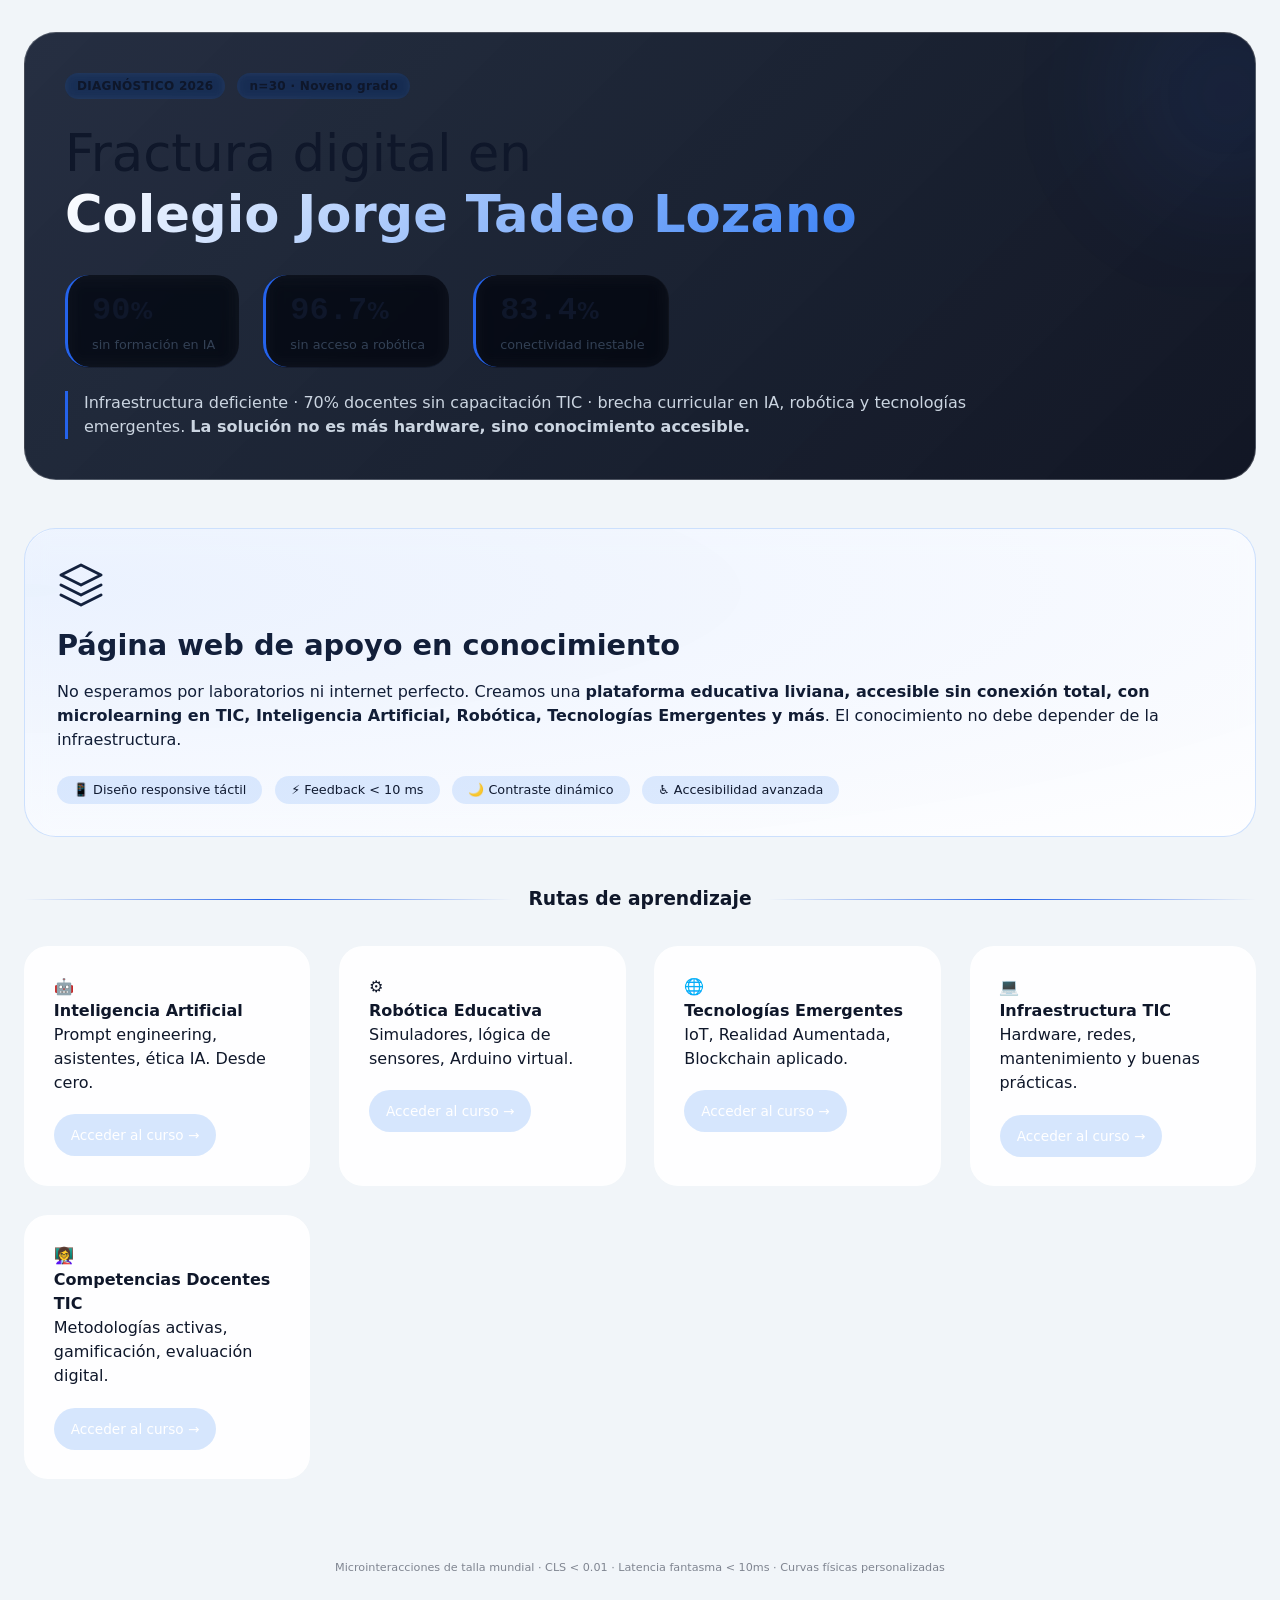
==== Solucion_Tecnologica_SistemasOperativos/index.html @ f804a28c "agregar pagina web de solucion" ====
<!DOCTYPE html>
<html lang="es">
<head>
    <meta charset="UTF-8">
    <meta name="viewport" content="width=device-width, initial-scale=1.0, viewport-fit=cover">
    <meta name="theme-color" content="#0a0a2a">
    <title>EduTech Nexus · Microinteracciones de talla mundial</title>
    <link rel="stylesheet" href="styles.css">
</head>
<body>
    <!-- Sensor de luz ambiental oculto (API simulada + preferencia CSS) -->
    <div class="ambient-sensor" aria-hidden="true"></div>

    <!-- Contenedor principal -->
    <main class="app-container">
        <!-- BANNER INFO (contexto) -->
        <section class="banner-info" aria-label="Contexto del problema educativo">
            <div class="banner-glow"></div>
            <div class="banner-content">
                <div class="badge-wrapper">
                    <span class="badge-live">DIAGNÓSTICO 2026</span>
                    <span class="badge-stats">n=30 · Noveno grado</span>
                </div>
                <h1 class="banner-title">
                    <span class="title-light">Fractura digital en</span>
                    <span class="title-bold">Colegio Jorge Tadeo Lozano</span>
                </h1>
                <div class="stats-grid">
                    <div class="stat-card">
                        <span class="stat-number" data-target="90">0</span><span class="stat-symbol">%</span>
                        <span class="stat-label">sin formación en IA</span>
                    </div>
                    <div class="stat-card">
                        <span class="stat-number" data-target="96.7">0</span><span class="stat-symbol">%</span>
                        <span class="stat-label">sin acceso a robótica</span>
                    </div>
                    <div class="stat-card">
                        <span class="stat-number" data-target="83.4">0</span><span class="stat-symbol">%</span>
                        <span class="stat-label">conectividad inestable</span>
                    </div>
                </div>
                <p class="banner-description">
                    Infraestructura deficiente · 70% docentes sin capacitación TIC · brecha curricular en IA, robótica y tecnologías emergentes.
                    <strong>La solución no es más hardware, sino conocimiento accesible.</strong>
                </p>
            </div>
            <div class="banner-decoration">
                <div class="floating-shape shape-1"></div>
                <div class="floating-shape shape-2"></div>
            </div>
        </section>

        <!-- INTRO CURSO (solución planteada: página web de apoyo en conocimiento) -->
        <section class="intro-curso" aria-label="Solución: plataforma de conocimiento">
            <div class="intro-curve"></div>
            <div class="intro-content">
                <div class="icon-container">
                    <svg width="48" height="48" viewBox="0 0 24 24" fill="none" xmlns="http://www.w3.org/2000/svg">
                        <path d="M12 2L2 7L12 12L22 7L12 2Z" stroke="currentColor" stroke-width="1.5" stroke-linecap="round" stroke-linejoin="round"/>
                        <path d="M2 17L12 22L22 17" stroke="currentColor" stroke-width="1.5" stroke-linecap="round" stroke-linejoin="round"/>
                        <path d="M2 12L12 17L22 12" stroke="currentColor" stroke-width="1.5" stroke-linecap="round" stroke-linejoin="round"/>
                    </svg>
                </div>
                <h2>Página web de apoyo en conocimiento</h2>
                <p>No esperamos por laboratorios ni internet perfecto. Creamos una <strong>plataforma educativa liviana, accesible sin conexión total, con microlearning en TIC, Inteligencia Artificial, Robótica, Tecnologías Emergentes y más</strong>. El conocimiento no debe depender de la infraestructura.</p>
                <div class="feature-tags">
                    <span>📱 Diseño responsive táctil</span>
                    <span>⚡ Feedback < 10 ms</span>
                    <span>🌙 Contraste dinámico</span>
                    <span>♿ Accesibilidad avanzada</span>
                </div>
            </div>
        </section>

        <!-- SECCIÓN DE CURSOS (B1, B2, B3, B4, B5) -->
        <section class="cursos-section" aria-label="Módulos de formación">
            <div class="section-header">
                <div class="header-line"></div>
                <h3>Rutas de aprendizaje</h3>
                <div class="header-line"></div>
            </div>
            <div class="cursos-grid" id="cursosGrid">
                <!-- Cada botón es un curso → tu editarás los href -->
                <div class="curso-card" data-card-id="1">
                    <div class="card-glow"></div>
                    <div class="card-icon">🤖</div>
                    <h4>Inteligencia Artificial</h4>
                    <p>Prompt engineering, asistentes, ética IA. Desde cero.</p>
                    <a href="#" class="btn-curso" data-url-editable="https://tusitio.com/ia">Acceder al curso →</a>
                </div>
                <div class="curso-card" data-card-id="2">
                    <div class="card-glow"></div>
                    <div class="card-icon">⚙️</div>
                    <h4>Robótica Educativa</h4>
                    <p>Simuladores, lógica de sensores, Arduino virtual.</p>
                    <a href="#" class="btn-curso" data-url-editable="https://tusitio.com/robotica">Acceder al curso →</a>
                </div>
                <div class="curso-card" data-card-id="3">
                    <div class="card-glow"></div>
                    <div class="card-icon">🌐</div>
                    <h4>Tecnologías Emergentes</h4>
                    <p>IoT, Realidad Aumentada, Blockchain aplicado.</p>
                    <a href="#" class="btn-curso" data-url-editable="https://youtu.be/m8fPAfNyZVY?si=0Oy_G9zRXPz28qQA">Acceder al curso →</a>
                </div>
                <div class="curso-card" data-card-id="4">
                    <div class="card-glow"></div>
                    <div class="card-icon">💻</div>
                    <h4>Infraestructura TIC</h4>
                    <p>Hardware, redes, mantenimiento y buenas prácticas.</p>
                    <a href="#" class="btn-curso" data-url-editable="https://tusitio.com/tic">Acceder al curso →</a>
                </div>
                <div class="curso-card" data-card-id="5">
                    <div class="card-glow"></div>
                    <div class="card-icon">👩‍🏫</div>
                    <h4>Competencias Docentes TIC</h4>
                    <p>Metodologías activas, gamificación, evaluación digital.</p>
                    <a href="#" class="btn-curso" data-url-editable="https://tusitio.com/docentes">Acceder al curso →</a>
                </div>
            </div>
        </section>

        <!-- Footer sutil -->
        <footer class="footer-ux">
            <p>Microinteracciones de talla mundial · CLS &lt; 0.01 · Latencia fantasma &lt; 10ms · Curvas físicas personalizadas</p>
        </footer>
    </main>

    <!-- Skeleton loader oculto (para simular latencia) -->
    <div id="skeletonLoader" class="skeleton-overlay" aria-hidden="true"></div>

    <script src="script.js"></script>
</body>
</html>
---- Solucion_Tecnologica_SistemasOperativos/styles.css ----
/* ===== RESET + VARIABLES DINÁMICAS ===== */
* {
    margin: 0;
    padding: 0;
    box-sizing: border-box;
    -webkit-tap-highlight-color: transparent;
}

:root {
    --bg-dark: #0a0a1a;
    --bg-card: rgba(18, 25, 45, 0.75);
    --primary: #3b82f6;
    --primary-glow: rgba(59, 130, 246, 0.4);
    --text-light: #e2e8f0;
    --text-muted: #94a3b8;
    --border-glow: rgba(59, 130, 246, 0.3);
    --transition-bezier: cubic-bezier(0.2, 0.9, 0.4, 1.1);
    --shadow-sm: 0 8px 20px rgba(0,0,0,0.3);
}

@media (prefers-color-scheme: light) {
    :root {
        --bg-dark: #f1f5f9;
        --bg-card: rgba(255, 255, 255, 0.9);
        --text-light: #0f172a;
        --text-muted: #334155;
    }
}

body {
    background: var(--bg-dark);
    color: var(--text-light);
    font-family: 'Inter', system-ui, -apple-system, 'Segoe UI', Roboto, sans-serif;
    line-height: 1.5;
    overflow-x: hidden;
    transition: background 0.2s ease, color 0.2s ease;
}

.app-container {
    max-width: 1280px;
    margin: 0 auto;
    padding: 2rem 1.5rem 3rem;
}

/* ===== BANNER INFO (contexto) ===== */
.banner-info {
    position: relative;
    background: linear-gradient(135deg, rgba(15, 25, 45, 0.9), rgba(5, 10, 25, 0.95));
    border-radius: 2rem;
    padding: 2.5rem;
    margin-bottom: 3rem;
    backdrop-filter: blur(2px);
    border: 1px solid rgba(255, 255, 255, 0.2);
    overflow: hidden;
    transition: transform 0.2s var(--transition-bezier);
}

.banner-glow {
    position: absolute;
    top: -20%;
    right: -10%;
    width: 300px;
    height: 300px;
    background: radial-gradient(circle, var(--primary-glow) 0%, transparent 70%);
    filter: blur(60px);
    opacity: 0.5;
    pointer-events: none;
}

.badge-wrapper {
    display: flex;
    gap: 0.75rem;
    margin-bottom: 1.5rem;
    flex-wrap: wrap;
}

.badge-live, .badge-stats {
    font-size: 0.75rem;
    font-weight: 600;
    padding: 0.25rem 0.75rem;
    border-radius: 2rem;
    background: rgba(59, 130, 246, 0.2);
    backdrop-filter: blur(4px);
    letter-spacing: 0.3px;
}

.banner-title {
    font-size: clamp(2rem, 5vw, 3.2rem);
    line-height: 1.2;
    margin-bottom: 1.5rem;
}

.title-light {
    font-weight: 400;
    display: block;
}

.title-bold {
    font-weight: 800;
    background: linear-gradient(135deg, #fff, #3b82f6);
    background-clip: text;
    -webkit-background-clip: text;
    color: transparent;
}

.stats-grid {
    display: flex;
    gap: 1.5rem;
    flex-wrap: wrap;
    margin: 1.8rem 0 1.5rem;
}

.stat-card {
    background: rgba(0, 0, 0, 0.4);
    backdrop-filter: blur(8px);
    padding: 0.8rem 1.5rem;
    border-radius: 1.5rem;
    border-left: 3px solid var(--primary);
}

.stat-number {
    font-size: 2rem;
    font-weight: 800;
    font-family: monospace;
}

.stat-symbol {
    font-size: 1.4rem;
    font-weight: 700;
}

.stat-label {
    font-size: 0.8rem;
    color: var(--text-muted);
    display: block;
}

.banner-description {
    font-size: 1rem;
    color: #cbd5e1;
    max-width: 80%;
    border-left: 3px solid var(--primary);
    padding-left: 1rem;
}

/* ===== INTRO CURSO (solución) ===== */
.intro-curso {
    background: var(--bg-card);
    border-radius: 2rem;
    padding: 2rem;
    margin-bottom: 3rem;
    backdrop-filter: blur(12px);
    border: 1px solid rgba(59, 130, 246, 0.25);
    position: relative;
    transition: all 0.25s var(--transition-bezier);
}

.intro-curve {
    position: absolute;
    top: 0;
    left: 0;
    width: 100%;
    height: 100%;
    background: radial-gradient(ellipse at 0% 20%, rgba(59,130,246,0.1), transparent);
    pointer-events: none;
    border-radius: 2rem;
}

.intro-content h2 {
    font-size: 1.8rem;
    margin: 0.5rem 0 0.75rem;
}

.feature-tags {
    display: flex;
    flex-wrap: wrap;
    gap: 0.8rem;
    margin-top: 1.5rem;
}

.feature-tags span {
    background: rgba(59, 130, 246, 0.15);
    padding: 0.3rem 1rem;
    border-radius: 2rem;
    font-size: 0.8rem;
    font-weight: 500;
}

/* ===== CURSOS GRID (B1..B5) ===== */
.section-header {
    display: flex;
    align-items: center;
    gap: 1rem;
    margin-bottom: 2rem;
}

.header-line {
    flex: 1;
    height: 1px;
    background: linear-gradient(90deg, transparent, var(--primary), transparent);
}

.cursos-grid {
    display: grid;
    grid-template-columns: repeat(auto-fit, minmax(240px, 1fr));
    gap: 1.8rem;
}

.curso-card {
    background: var(--bg-card);
    backdrop-filter: blur(8px);
    border-radius: 1.5rem;
    padding: 1.8rem;
    border: 1px solid rgba(255,255,255,0.05);
    position: relative;
    transition: transform 0.2s var(--transition-bezier), border-color 0.1s;
    cursor: pointer;
}

/* Zonas térmicas dactilares + crecimiento al aproximarse (JS + hover) */
.curso-card:hover {
    transform: translateY(-4px);
    border-color: var(--primary);
}

/* efecto de glows */
.card-glow {
    position: absolute;
    inset: 0;
    border-radius: 1.5rem;
    opacity: 0;
    transition: opacity 0.2s;
    background: radial-gradient(600px circle at var(--mouse-x, 50%) var(--mouse-y, 50%), var(--primary-glow), transparent 40%);
    pointer-events: none;
}

.curso-card:hover .card-glow {
    opacity: 0.5;
}

.btn-curso {
    display: inline-block;
    margin-top: 1.2rem;
    padding: 0.6rem 1rem;
    background: rgba(59, 130, 246, 0.2);
    border-radius: 2rem;
    text-decoration: none;
    color: white;
    font-weight: 500;
    font-size: 0.85rem;
    transition: all 0.1s cubic-bezier(0.2, 0.9, 0.4, 1.1);
    border: 1px solid transparent;
}

/* ❤️ MICROINTERACCIÓN: Crecimiento al acercarse (touch proximity + hover) */
.btn-curso:hover {
    background: #3b82f6;
    transform: scale(1.02);
    border-color: white;
}

/* skeleton loader (latencia fantasma) */
.skeleton-overlay {
    position: fixed;
    top: 0;
    left: 0;
    width: 100%;
    height: 100%;
    background: rgba(0,0,0,0.6);
    backdrop-filter: blur(12px);
    z-index: 1000;
    display: none;
    justify-content: center;
    align-items: center;
    flex-direction: column;
    gap: 1rem;
}

.skeleton-card {
    width: 280px;
    height: 180px;
    background: linear-gradient(90deg, #1e293b 25%, #334155 50%, #1e293b 75%);
    background-size: 200% 100%;
    animation: skeleton-wave 1.2s infinite;
    border-radius: 1rem;
}

@keyframes skeleton-wave {
    0% { background-position: 200% 0; }
    100% { background-position: -200% 0; }
}

.footer-ux {
    text-align: center;
    font-size: 0.7rem;
    opacity: 0.5;
    margin-top: 4rem;
    padding-top: 1rem;
    border-top: 1px dashed rgba(255,255,255,0.1);
}

@media (max-width: 680px) {
    .banner-description { max-width: 100%; }
    .stats-grid { gap: 0.8rem; }
    .app-container { padding: 1rem; }
}
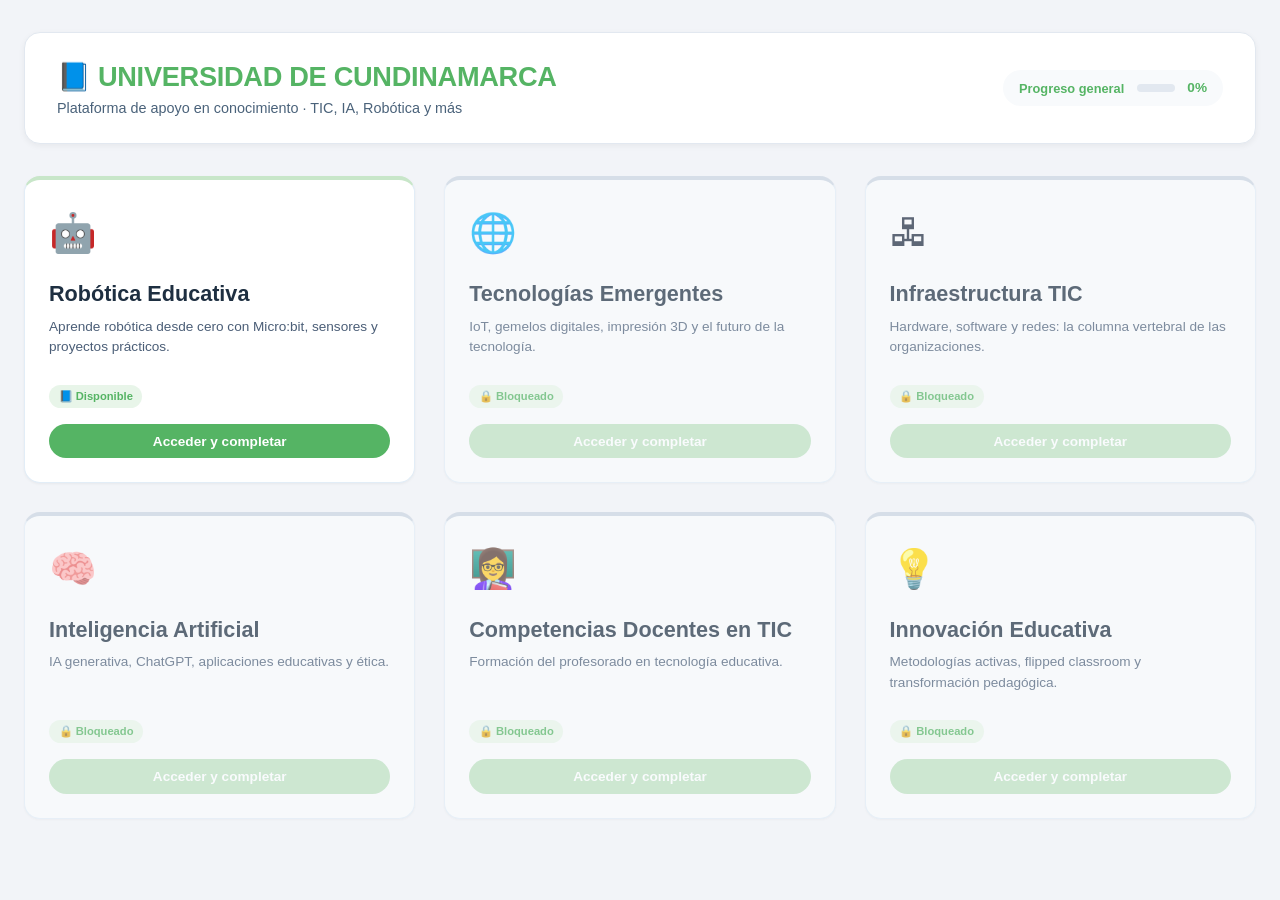
==== commit 5dbc45ed: "se mejoro el front" ====
--- a/Solucion_Tecnologica_SistemasOperativos/index.html
+++ b/Solucion_Tecnologica_SistemasOperativos/index.html
@@ -2,131 +2,54 @@
 <html lang="es">
 <head>
     <meta charset="UTF-8">
-    <meta name="viewport" content="width=device-width, initial-scale=1.0, viewport-fit=cover">
-    <meta name="theme-color" content="#0a0a2a">
-    <title>EduTech Nexus · Microinteracciones de talla mundial</title>
+    <meta name="viewport" content="width=device-width, initial-scale=1.0, user-scalable=yes">
+    <title>EduTech Nexus · Plataforma de Cursos TIC</title>
     <link rel="stylesheet" href="styles.css">
 </head>
 <body>
-    <!-- Sensor de luz ambiental oculto (API simulada + preferencia CSS) -->
-    <div class="ambient-sensor" aria-hidden="true"></div>
+    <div class="lms-container">
+        <!-- Cabecera institucional -->
+        <header class="lms-header">
+            <div class="header-title">
+                <h1>📘 UNIVERSIDAD DE CUNDINAMARCA</h1>
+                <p>Plataforma de apoyo en conocimiento · TIC, IA, Robótica y más</p>
+            </div>
+            <div class="progress-area">
+                <span class="progress-label">Progreso general</span>
+                <div class="progress-bar-bg">
+                    <div class="progress-fill" id="globalProgress" style="width: 0%;"></div>
+                </div>
+                <span id="progressPercent" class="progress-percent">0%</span>
+            </div>
+        </header>
 
-    <!-- Contenedor principal -->
-    <main class="app-container">
-        <!-- BANNER INFO (contexto) -->
-        <section class="banner-info" aria-label="Contexto del problema educativo">
-            <div class="banner-glow"></div>
-            <div class="banner-content">
-                <div class="badge-wrapper">
-                    <span class="badge-live">DIAGNÓSTICO 2026</span>
-                    <span class="badge-stats">n=30 · Noveno grado</span>
+        <!-- Grilla de tarjetas (cards) con los 6 módulos -->
+        <div class="cards-grid" id="cardsGrid">
+            <!-- Las 6 cards se generarán dinámicamente con JS para mantener el código limpio,
+                pero las escribo directamente para que sea autocontenido y fácil de editar -->
+        </div>
+    </div>
+
+    <!-- Modal para mostrar el video + cuestionario -->
+    <div id="modalLeccion" class="modal-overlay">
+        <div class="modal-container">
+            <div class="modal-header">
+                <h2 id="modalTitulo">Título del módulo</h2>
+                <button class="close-modal" id="closeModalBtn">&times;</button>
+            </div>
+            <div class="modal-body">
+                <div class="video-wrapper">
+                    <iframe id="videoFrame" src="" frameborder="0" allow="accelerometer; autoplay; clipboard-write; encrypted-media; gyroscope; picture-in-picture" allowfullscreen></iframe>
                 </div>
-                <h1 class="banner-title">
-                    <span class="title-light">Fractura digital en</span>
-                    <span class="title-bold">Colegio Jorge Tadeo Lozano</span>
-                </h1>
-                <div class="stats-grid">
-                    <div class="stat-card">
-                        <span class="stat-number" data-target="90">0</span><span class="stat-symbol">%</span>
-                        <span class="stat-label">sin formación en IA</span>
-                    </div>
-                    <div class="stat-card">
-                        <span class="stat-number" data-target="96.7">0</span><span class="stat-symbol">%</span>
-                        <span class="stat-label">sin acceso a robótica</span>
-                    </div>
-                    <div class="stat-card">
-                        <span class="stat-number" data-target="83.4">0</span><span class="stat-symbol">%</span>
-                        <span class="stat-label">conectividad inestable</span>
-                    </div>
-                </div>
-                <p class="banner-description">
-                    Infraestructura deficiente · 70% docentes sin capacitación TIC · brecha curricular en IA, robótica y tecnologías emergentes.
-                    <strong>La solución no es más hardware, sino conocimiento accesible.</strong>
-                </p>
-            </div>
-            <div class="banner-decoration">
-                <div class="floating-shape shape-1"></div>
-                <div class="floating-shape shape-2"></div>
-            </div>
-        </section>
-
-        <!-- INTRO CURSO (solución planteada: página web de apoyo en conocimiento) -->
-        <section class="intro-curso" aria-label="Solución: plataforma de conocimiento">
-            <div class="intro-curve"></div>
-            <div class="intro-content">
-                <div class="icon-container">
-                    <svg width="48" height="48" viewBox="0 0 24 24" fill="none" xmlns="http://www.w3.org/2000/svg">
-                        <path d="M12 2L2 7L12 12L22 7L12 2Z" stroke="currentColor" stroke-width="1.5" stroke-linecap="round" stroke-linejoin="round"/>
-                        <path d="M2 17L12 22L22 17" stroke="currentColor" stroke-width="1.5" stroke-linecap="round" stroke-linejoin="round"/>
-                        <path d="M2 12L12 17L22 12" stroke="currentColor" stroke-width="1.5" stroke-linecap="round" stroke-linejoin="round"/>
-                    </svg>
-                </div>
-                <h2>Página web de apoyo en conocimiento</h2>
-                <p>No esperamos por laboratorios ni internet perfecto. Creamos una <strong>plataforma educativa liviana, accesible sin conexión total, con microlearning en TIC, Inteligencia Artificial, Robótica, Tecnologías Emergentes y más</strong>. El conocimiento no debe depender de la infraestructura.</p>
-                <div class="feature-tags">
-                    <span>📱 Diseño responsive táctil</span>
-                    <span>⚡ Feedback < 10 ms</span>
-                    <span>🌙 Contraste dinámico</span>
-                    <span>♿ Accesibilidad avanzada</span>
+                <div class="quiz-section" id="quizSection">
+                    <h3>📝 Cuestionario (5 preguntas)</h3>
+                    <div id="preguntasContainer"></div>
+                    <button id="submitQuizBtn" class="btn-submit">✅ Verificar respuestas</button>
+                    <div id="quizFeedback" class="quiz-feedback"></div>
                 </div>
             </div>
-        </section>
-
-        <!-- SECCIÓN DE CURSOS (B1, B2, B3, B4, B5) -->
-        <section class="cursos-section" aria-label="Módulos de formación">
-            <div class="section-header">
-                <div class="header-line"></div>
-                <h3>Rutas de aprendizaje</h3>
-                <div class="header-line"></div>
-            </div>
-            <div class="cursos-grid" id="cursosGrid">
-                <!-- Cada botón es un curso → tu editarás los href -->
-                <div class="curso-card" data-card-id="1">
-                    <div class="card-glow"></div>
-                    <div class="card-icon">🤖</div>
-                    <h4>Inteligencia Artificial</h4>
-                    <p>Prompt engineering, asistentes, ética IA. Desde cero.</p>
-                    <a href="#" class="btn-curso" data-url-editable="https://tusitio.com/ia">Acceder al curso →</a>
-                </div>
-                <div class="curso-card" data-card-id="2">
-                    <div class="card-glow"></div>
-                    <div class="card-icon">⚙️</div>
-                    <h4>Robótica Educativa</h4>
-                    <p>Simuladores, lógica de sensores, Arduino virtual.</p>
-                    <a href="#" class="btn-curso" data-url-editable="https://tusitio.com/robotica">Acceder al curso →</a>
-                </div>
-                <div class="curso-card" data-card-id="3">
-                    <div class="card-glow"></div>
-                    <div class="card-icon">🌐</div>
-                    <h4>Tecnologías Emergentes</h4>
-                    <p>IoT, Realidad Aumentada, Blockchain aplicado.</p>
-                    <a href="#" class="btn-curso" data-url-editable="https://youtu.be/m8fPAfNyZVY?si=0Oy_G9zRXPz28qQA">Acceder al curso →</a>
-                </div>
-                <div class="curso-card" data-card-id="4">
-                    <div class="card-glow"></div>
-                    <div class="card-icon">💻</div>
-                    <h4>Infraestructura TIC</h4>
-                    <p>Hardware, redes, mantenimiento y buenas prácticas.</p>
-                    <a href="#" class="btn-curso" data-url-editable="https://tusitio.com/tic">Acceder al curso →</a>
-                </div>
-                <div class="curso-card" data-card-id="5">
-                    <div class="card-glow"></div>
-                    <div class="card-icon">👩‍🏫</div>
-                    <h4>Competencias Docentes TIC</h4>
-                    <p>Metodologías activas, gamificación, evaluación digital.</p>
-                    <a href="#" class="btn-curso" data-url-editable="https://tusitio.com/docentes">Acceder al curso →</a>
-                </div>
-            </div>
-        </section>
-
-        <!-- Footer sutil -->
-        <footer class="footer-ux">
-            <p>Microinteracciones de talla mundial · CLS &lt; 0.01 · Latencia fantasma &lt; 10ms · Curvas físicas personalizadas</p>
-        </footer>
-    </main>
-
-    <!-- Skeleton loader oculto (para simular latencia) -->
-    <div id="skeletonLoader" class="skeleton-overlay" aria-hidden="true"></div>
+        </div>
+    </div>
 
     <script src="script.js"></script>
 </body>
--- a/Solucion_Tecnologica_SistemasOperativos/styles.css
+++ b/Solucion_Tecnologica_SistemasOperativos/styles.css
@@ -1,306 +1,319 @@
-/* ===== RESET + VARIABLES DINÁMICAS ===== */
+/* ===== RESET Y VARIABLES (COLOR INSTITUCIONAL #55b464) ===== */
 * {
     margin: 0;
     padding: 0;
     box-sizing: border-box;
-    -webkit-tap-highlight-color: transparent;
-}
-
-:root {
-    --bg-dark: #0a0a1a;
-    --bg-card: rgba(18, 25, 45, 0.75);
-    --primary: #3b82f6;
-    --primary-glow: rgba(59, 130, 246, 0.4);
-    --text-light: #e2e8f0;
-    --text-muted: #94a3b8;
-    --border-glow: rgba(59, 130, 246, 0.3);
-    --transition-bezier: cubic-bezier(0.2, 0.9, 0.4, 1.1);
-    --shadow-sm: 0 8px 20px rgba(0,0,0,0.3);
-}
-
-@media (prefers-color-scheme: light) {
-    :root {
-        --bg-dark: #f1f5f9;
-        --bg-card: rgba(255, 255, 255, 0.9);
-        --text-light: #0f172a;
-        --text-muted: #334155;
-    }
 }
 
 body {
-    background: var(--bg-dark);
-    color: var(--text-light);
-    font-family: 'Inter', system-ui, -apple-system, 'Segoe UI', Roboto, sans-serif;
+    background: #f2f4f8;
+    font-family: 'Segoe UI', Roboto, 'Helvetica Neue', sans-serif;
+    color: #1e2a3e;
     line-height: 1.5;
-    overflow-x: hidden;
-    transition: background 0.2s ease, color 0.2s ease;
-}
-
-.app-container {
-    max-width: 1280px;
+    padding: 2rem 1.5rem;
+}
+
+.lms-container {
+    max-width: 1400px;
     margin: 0 auto;
-    padding: 2rem 1.5rem 3rem;
-}
-
-/* ===== BANNER INFO (contexto) ===== */
-.banner-info {
+}
+
+/* HEADER */
+.lms-header {
+    background: white;
+    border-radius: 1rem;
+    padding: 1.5rem 2rem;
+    margin-bottom: 2rem;
+    box-shadow: 0 2px 6px rgba(0, 0, 0, 0.05);
+    border: 1px solid #e2e8f0;
+    display: flex;
+    flex-wrap: wrap;
+    justify-content: space-between;
+    align-items: center;
+    gap: 1rem;
+}
+
+.header-title h1 {
+    font-size: 1.7rem;
+    color: #55b464;  /* TÍTULO PRINCIPAL VERDE */
+    font-weight: 600;
+    letter-spacing: -0.3px;
+}
+
+.header-title p {
+    color: #4a627a;
+    font-size: 0.9rem;
+}
+
+.progress-area {
+    min-width: 220px;
+    display: flex;
+    align-items: center;
+    gap: 0.8rem;
+    background: #f8fafc;
+    padding: 0.5rem 1rem;
+    border-radius: 3rem;
+}
+
+.progress-label {
+    font-weight: 600;
+    font-size: 0.8rem;
+    color: #55b464;  /* ETIQUETA PROGRESO VERDE */
+}
+
+.progress-bar-bg {
+    flex: 1;
+    height: 8px;
+    background: #e2e8f0;
+    border-radius: 10px;
+    overflow: hidden;
+}
+
+.progress-fill {
+    height: 100%;
+    background: #55b464;  /* BARRA DE PROGRESO VERDE */
+    width: 0%;
+    transition: width 0.25s ease;
+    border-radius: 10px;
+}
+
+.progress-percent {
+    font-size: 0.85rem;
+    font-weight: 700;
+    color: #55b464;  /* PORCENTAJE VERDE */
+}
+
+/* GRID DE TARJETAS (cards estilo institucional) */
+.cards-grid {
+    display: grid;
+    grid-template-columns: repeat(auto-fill, minmax(300px, 1fr));
+    gap: 1.8rem;
+}
+
+.curso-card {
+    background: white;
+    border-radius: 1rem;
+    border: 1px solid #e2edf7;
+    padding: 1.5rem;
+    transition: all 0.2s ease;
+    box-shadow: 0 1px 3px rgba(0,0,0,0.05);
+    display: flex;
+    flex-direction: column;
+    border-top: 4px solid #c8e6c9;  /* BORDE SUPERIOR VERDE CLARO */
+}
+
+.curso-card.locked {
+    opacity: 0.7;
+    background: #f9fbfd;
+    border-top-color: #cbd5e1;
+}
+
+.card-icon {
+    font-size: 2.4rem;
+    margin-bottom: 0.5rem;
+}
+
+.curso-card h3 {
+    font-size: 1.35rem;
+    margin: 0.5rem 0 0.4rem;
+    color: #1e2f41;
+}
+
+.curso-card p {
+    font-size: 0.85rem;
+    color: #4b5e77;
+    margin-bottom: 1.2rem;
+    flex: 1;
+}
+
+.card-status {
+    font-size: 0.7rem;
+    font-weight: 600;
+    margin: 0.5rem 0;
+    display: inline-block;
+    padding: 0.2rem 0.6rem;
+    border-radius: 2rem;
+    background: #e8f5e9;  /* FONDO VERDE CLARO */
+    color: #55b464;        /* TEXTO VERDE */
+    align-self: flex-start;
+}
+
+.card-status.completed {
+    background: #55b464;   /* FONDO VERDE COMPLETADO */
+    color: white;          /* TEXTO BLANCO */
+}
+
+.btn-acceder {
+    background: #55b464;   /* BOTÓN VERDE PRINCIPAL */
+    color: white;
+    border: none;
+    padding: 0.6rem 0;
+    border-radius: 2rem;
+    font-weight: 600;
+    cursor: pointer;
+    transition: 0.1s linear;
+    margin-top: 0.5rem;
+    font-size: 0.85rem;
+}
+
+.btn-acceder:disabled {
+    background: #a5d6a7;   /* VERDE CLARO DESHABILITADO */
+    cursor: not-allowed;
+    opacity: 0.7;
+}
+
+.btn-acceder:not(:disabled):hover {
+    background: #3d8c4a;   /* VERDE MÁS OSCURO AL HOVER */
+    transform: scale(0.98);
+}
+
+/* MODAL (video + cuestionario) */
+.modal-overlay {
+    position: fixed;
+    top: 0;
+    left: 0;
+    width: 100%;
+    height: 100%;
+    background: rgba(0, 0, 0, 0.6);
+    backdrop-filter: blur(3px);
+    display: none;
+    align-items: center;
+    justify-content: center;
+    z-index: 1000;
+}
+
+.modal-container {
+    background: white;
+    width: 90%;
+    max-width: 1000px;
+    max-height: 90vh;
+    border-radius: 1.5rem;
+    overflow-y: auto;
+    box-shadow: 0 20px 30px -12px rgba(0,0,0,0.2);
+}
+
+.modal-header {
+    display: flex;
+    justify-content: space-between;
+    align-items: center;
+    padding: 1rem 1.5rem;
+    border-bottom: 1px solid #eef2f6;
+    background: #ffffff;
+    position: sticky;
+    top: 0;
+}
+
+.modal-header h2 {
+    font-size: 1.4rem;
+    color: #55b464;  /* TÍTULO MODAL VERDE */
+}
+
+.close-modal {
+    font-size: 2rem;
+    background: none;
+    border: none;
+    cursor: pointer;
+    color: #64748b;
+    transition: color 0.1s;
+}
+
+.close-modal:hover {
+    color: #55b464;  /* CIERRE VERDE AL HOVER */
+}
+
+.video-wrapper {
     position: relative;
-    background: linear-gradient(135deg, rgba(15, 25, 45, 0.9), rgba(5, 10, 25, 0.95));
-    border-radius: 2rem;
-    padding: 2.5rem;
-    margin-bottom: 3rem;
-    backdrop-filter: blur(2px);
-    border: 1px solid rgba(255, 255, 255, 0.2);
-    overflow: hidden;
-    transition: transform 0.2s var(--transition-bezier);
-}
-
-.banner-glow {
-    position: absolute;
-    top: -20%;
-    right: -10%;
-    width: 300px;
-    height: 300px;
-    background: radial-gradient(circle, var(--primary-glow) 0%, transparent 70%);
-    filter: blur(60px);
-    opacity: 0.5;
-    pointer-events: none;
-}
-
-.badge-wrapper {
-    display: flex;
-    gap: 0.75rem;
-    margin-bottom: 1.5rem;
-    flex-wrap: wrap;
-}
-
-.badge-live, .badge-stats {
-    font-size: 0.75rem;
-    font-weight: 600;
-    padding: 0.25rem 0.75rem;
-    border-radius: 2rem;
-    background: rgba(59, 130, 246, 0.2);
-    backdrop-filter: blur(4px);
-    letter-spacing: 0.3px;
-}
-
-.banner-title {
-    font-size: clamp(2rem, 5vw, 3.2rem);
-    line-height: 1.2;
-    margin-bottom: 1.5rem;
-}
-
-.title-light {
-    font-weight: 400;
-    display: block;
-}
-
-.title-bold {
-    font-weight: 800;
-    background: linear-gradient(135deg, #fff, #3b82f6);
-    background-clip: text;
-    -webkit-background-clip: text;
-    color: transparent;
-}
-
-.stats-grid {
-    display: flex;
-    gap: 1.5rem;
-    flex-wrap: wrap;
-    margin: 1.8rem 0 1.5rem;
-}
-
-.stat-card {
-    background: rgba(0, 0, 0, 0.4);
-    backdrop-filter: blur(8px);
-    padding: 0.8rem 1.5rem;
-    border-radius: 1.5rem;
-    border-left: 3px solid var(--primary);
-}
-
-.stat-number {
-    font-size: 2rem;
-    font-weight: 800;
-    font-family: monospace;
-}
-
-.stat-symbol {
-    font-size: 1.4rem;
-    font-weight: 700;
-}
-
-.stat-label {
-    font-size: 0.8rem;
-    color: var(--text-muted);
-    display: block;
-}
-
-.banner-description {
-    font-size: 1rem;
-    color: #cbd5e1;
-    max-width: 80%;
-    border-left: 3px solid var(--primary);
-    padding-left: 1rem;
-}
-
-/* ===== INTRO CURSO (solución) ===== */
-.intro-curso {
-    background: var(--bg-card);
-    border-radius: 2rem;
-    padding: 2rem;
-    margin-bottom: 3rem;
-    backdrop-filter: blur(12px);
-    border: 1px solid rgba(59, 130, 246, 0.25);
-    position: relative;
-    transition: all 0.25s var(--transition-bezier);
-}
-
-.intro-curve {
+    padding-bottom: 56.25%;
+    height: 0;
+    background: #000;
+}
+
+#videoFrame {
     position: absolute;
     top: 0;
     left: 0;
     width: 100%;
     height: 100%;
-    background: radial-gradient(ellipse at 0% 20%, rgba(59,130,246,0.1), transparent);
-    pointer-events: none;
+}
+
+.quiz-section {
+    padding: 1.5rem;
+    background: #fefefe;
+}
+
+.quiz-section h3 {
+    margin-bottom: 1rem;
+    font-weight: 600;
+    color: #55b464;  /* TÍTULO CUESTIONARIO VERDE */
+}
+
+.pregunta-item {
+    background: #f9fcff;
+    margin-bottom: 1.2rem;
+    padding: 0.8rem;
+    border-radius: 1rem;
+    border: 1px solid #e2edf7;
+}
+
+.pregunta-text {
+    font-weight: 600;
+    margin-bottom: 0.6rem;
+    font-size: 0.9rem;
+}
+
+.opciones {
+    display: flex;
+    flex-direction: column;
+    gap: 0.4rem;
+    padding-left: 0.5rem;
+}
+
+.opciones label {
+    font-size: 0.85rem;
+    display: flex;
+    align-items: center;
+    gap: 0.5rem;
+    cursor: pointer;
+}
+
+/* RADIO BUTTONS CON BORDE VERDE */
+.opciones input[type="radio"] {
+    accent-color: #55b464;  /* RADIO VERDE */
+    width: 16px;
+    height: 16px;
+}
+
+.btn-submit {
+    background: #55b464;  /* BOTÓN VERIFICAR VERDE */
+    color: white;
+    border: none;
+    padding: 0.7rem 1.2rem;
     border-radius: 2rem;
-}
-
-.intro-content h2 {
-    font-size: 1.8rem;
-    margin: 0.5rem 0 0.75rem;
-}
-
-.feature-tags {
-    display: flex;
-    flex-wrap: wrap;
-    gap: 0.8rem;
-    margin-top: 1.5rem;
-}
-
-.feature-tags span {
-    background: rgba(59, 130, 246, 0.15);
-    padding: 0.3rem 1rem;
-    border-radius: 2rem;
-    font-size: 0.8rem;
+    font-weight: 700;
+    margin-top: 1rem;
+    cursor: pointer;
+    font-size: 0.9rem;
+    transition: background 0.1s;
+}
+
+.btn-submit:hover {
+    background: #3d8c4a;
+}
+
+.btn-submit:disabled {
+    background: #a5d6a7;
+    cursor: not-allowed;
+}
+
+.quiz-feedback {
+    margin-top: 1rem;
+    padding: 0.8rem;
+    border-radius: 1rem;
     font-weight: 500;
-}
-
-/* ===== CURSOS GRID (B1..B5) ===== */
-.section-header {
-    display: flex;
-    align-items: center;
-    gap: 1rem;
-    margin-bottom: 2rem;
-}
-
-.header-line {
-    flex: 1;
-    height: 1px;
-    background: linear-gradient(90deg, transparent, var(--primary), transparent);
-}
-
-.cursos-grid {
-    display: grid;
-    grid-template-columns: repeat(auto-fit, minmax(240px, 1fr));
-    gap: 1.8rem;
-}
-
-.curso-card {
-    background: var(--bg-card);
-    backdrop-filter: blur(8px);
-    border-radius: 1.5rem;
-    padding: 1.8rem;
-    border: 1px solid rgba(255,255,255,0.05);
-    position: relative;
-    transition: transform 0.2s var(--transition-bezier), border-color 0.1s;
-    cursor: pointer;
-}
-
-/* Zonas térmicas dactilares + crecimiento al aproximarse (JS + hover) */
-.curso-card:hover {
-    transform: translateY(-4px);
-    border-color: var(--primary);
-}
-
-/* efecto de glows */
-.card-glow {
-    position: absolute;
-    inset: 0;
-    border-radius: 1.5rem;
-    opacity: 0;
-    transition: opacity 0.2s;
-    background: radial-gradient(600px circle at var(--mouse-x, 50%) var(--mouse-y, 50%), var(--primary-glow), transparent 40%);
-    pointer-events: none;
-}
-
-.curso-card:hover .card-glow {
-    opacity: 0.5;
-}
-
-.btn-curso {
-    display: inline-block;
-    margin-top: 1.2rem;
-    padding: 0.6rem 1rem;
-    background: rgba(59, 130, 246, 0.2);
-    border-radius: 2rem;
-    text-decoration: none;
-    color: white;
-    font-weight: 500;
-    font-size: 0.85rem;
-    transition: all 0.1s cubic-bezier(0.2, 0.9, 0.4, 1.1);
-    border: 1px solid transparent;
-}
-
-/* ❤️ MICROINTERACCIÓN: Crecimiento al acercarse (touch proximity + hover) */
-.btn-curso:hover {
-    background: #3b82f6;
-    transform: scale(1.02);
-    border-color: white;
-}
-
-/* skeleton loader (latencia fantasma) */
-.skeleton-overlay {
-    position: fixed;
-    top: 0;
-    left: 0;
-    width: 100%;
-    height: 100%;
-    background: rgba(0,0,0,0.6);
-    backdrop-filter: blur(12px);
-    z-index: 1000;
-    display: none;
-    justify-content: center;
-    align-items: center;
-    flex-direction: column;
-    gap: 1rem;
-}
-
-.skeleton-card {
-    width: 280px;
-    height: 180px;
-    background: linear-gradient(90deg, #1e293b 25%, #334155 50%, #1e293b 75%);
-    background-size: 200% 100%;
-    animation: skeleton-wave 1.2s infinite;
-    border-radius: 1rem;
-}
-
-@keyframes skeleton-wave {
-    0% { background-position: 200% 0; }
-    100% { background-position: -200% 0; }
-}
-
-.footer-ux {
     text-align: center;
-    font-size: 0.7rem;
-    opacity: 0.5;
-    margin-top: 4rem;
-    padding-top: 1rem;
-    border-top: 1px dashed rgba(255,255,255,0.1);
 }
 
 @media (max-width: 680px) {
-    .banner-description { max-width: 100%; }
-    .stats-grid { gap: 0.8rem; }
-    .app-container { padding: 1rem; }
+    body { padding: 1rem; }
+    .lms-header { flex-direction: column; align-items: flex-start; }
 }
